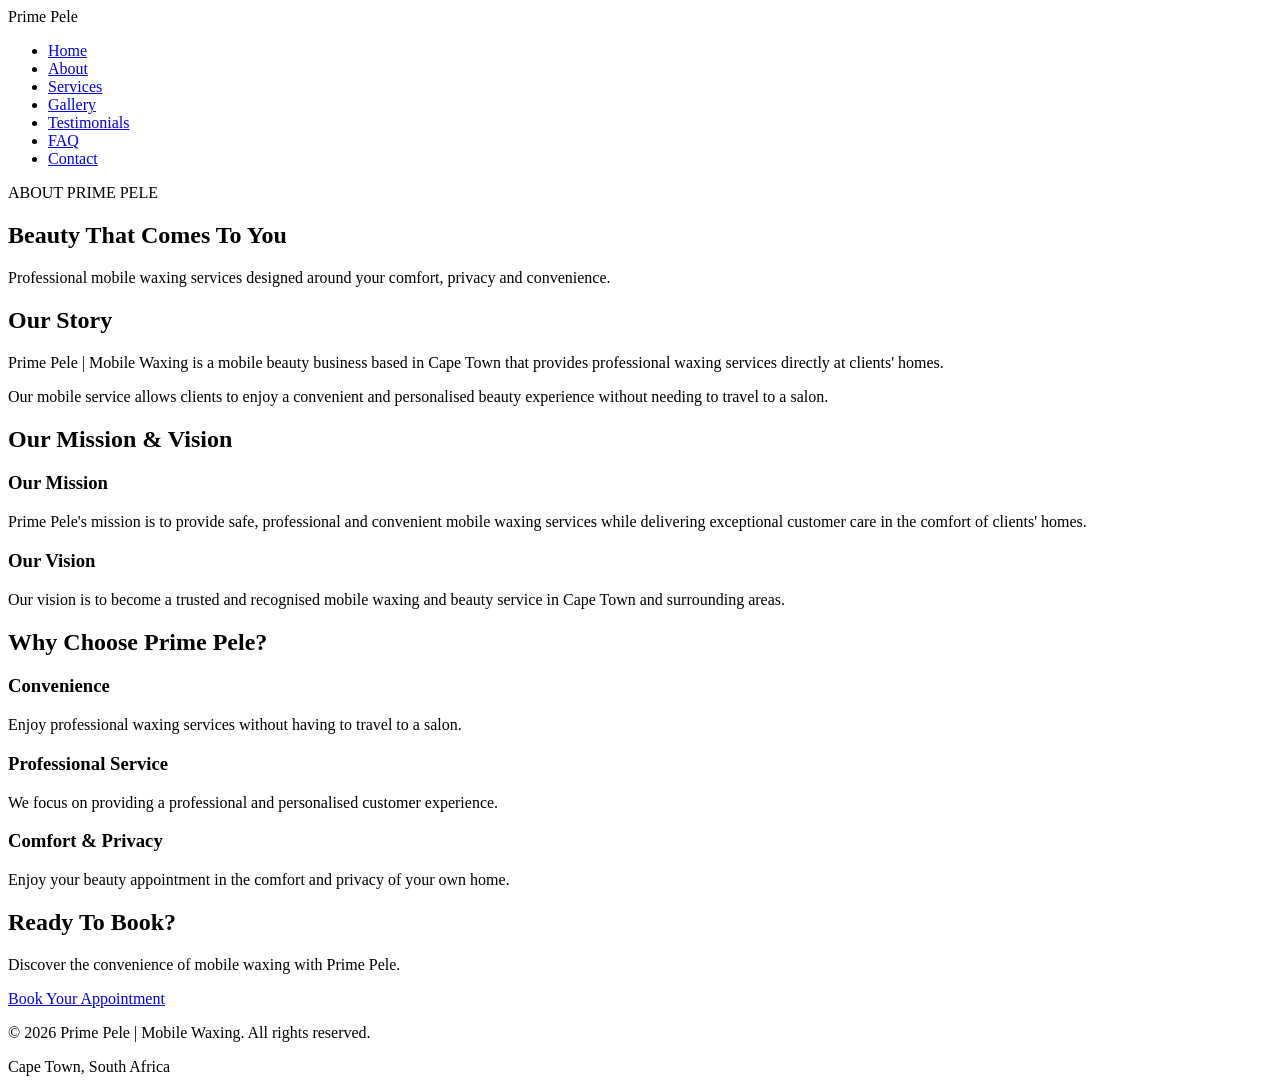
==== about.html @ b4536b89 "Initial Prime Pele website" ====
<!DOCTYPE html>
<html lang="en">
<head>
    <meta charset="UTF-8">
    <meta name="viewport" content="width=device-width, initial-scale=1.0">

    <title>About Us | Prime Pele</title>

    <link rel="stylesheet" href="css/style.css">
</head>

<body>

    <!-- Header -->
    <header>
        <nav>

            <div class="logo">
                Prime Pele
            </div>

            <ul class="nav-links">
                <li><a href="index.html">Home</a></li>
                <li><a href="about.html">About</a></li>
                <li><a href="services.html">Services</a></li>
                <li><a href="gallery.html">Gallery</a></li>
                <li><a href="testimonials.html">Testimonials</a></li>
                <li><a href="faq.html">FAQ</a></li>
                <li><a href="contact.html">Contact</a></li>
            </ul>

        </nav>
    </header>


    <!-- Main Content -->
    <main>

        <!-- About Hero -->
        <section class="hero">

            <div class="hero-content">

                <p class="eyebrow">
                    ABOUT PRIME PELE
                </p>

                <h1>
                    Beauty That Comes To You
                </h1>

                <p>
                    Professional mobile waxing services designed
                    around your comfort, privacy and convenience.
                </p>

            </div>

        </section>


        <!-- Our Story -->
        <section class="intro">

            <h2>Our Story</h2>

            <p>
                Prime Pele | Mobile Waxing is a mobile beauty
                business based in Cape Town that provides
                professional waxing services directly at
                clients' homes.
            </p>

            <p>
                Our mobile service allows clients to enjoy a
                convenient and personalised beauty experience
                without needing to travel to a salon.
            </p>

        </section>


        <!-- Mission and Vision -->
        <section class="services-preview">

            <h2>Our Mission & Vision</h2>

            <div class="service-container">

                <article class="service-card">

                    <h3>Our Mission</h3>

                    <p>
                        Prime Pele's mission is to provide safe,
                        professional and convenient mobile waxing
                        services while delivering exceptional
                        customer care in the comfort of clients'
                        homes.
                    </p>

                </article>


                <article class="service-card">

                    <h3>Our Vision</h3>

                    <p>
                        Our vision is to become a trusted and
                        recognised mobile waxing and beauty service
                        in Cape Town and surrounding areas.
                    </p>

                </article>

            </div>

        </section>


        <!-- Why Choose Us -->
        <section class="intro">

            <h2>Why Choose Prime Pele?</h2>

            <div class="service-container">

                <article class="service-card">

                    <h3>Convenience</h3>

                    <p>
                        Enjoy professional waxing services without
                        having to travel to a salon.
                    </p>

                </article>


                <article class="service-card">

                    <h3>Professional Service</h3>

                    <p>
                        We focus on providing a professional and
                        personalised customer experience.
                    </p>

                </article>


                <article class="service-card">

                    <h3>Comfort & Privacy</h3>

                    <p>
                        Enjoy your beauty appointment in the
                        comfort and privacy of your own home.
                    </p>

                </article>

            </div>

        </section>


        <!-- Call To Action -->
        <section class="cta">

            <h2>Ready To Book?</h2>

            <p>
                Discover the convenience of mobile waxing
                with Prime Pele.
            </p>

            <a href="contact.html" class="button">
                Book Your Appointment
            </a>

        </section>

    </main>


    <!-- Footer -->
    <footer>

        <p>
            &copy; 2026 Prime Pele | Mobile Waxing.
            All rights reserved.
        </p>

        <p>
            Cape Town, South Africa
        </p>

    </footer>


    <script src="js/script.js"></script>

</body>
</html>
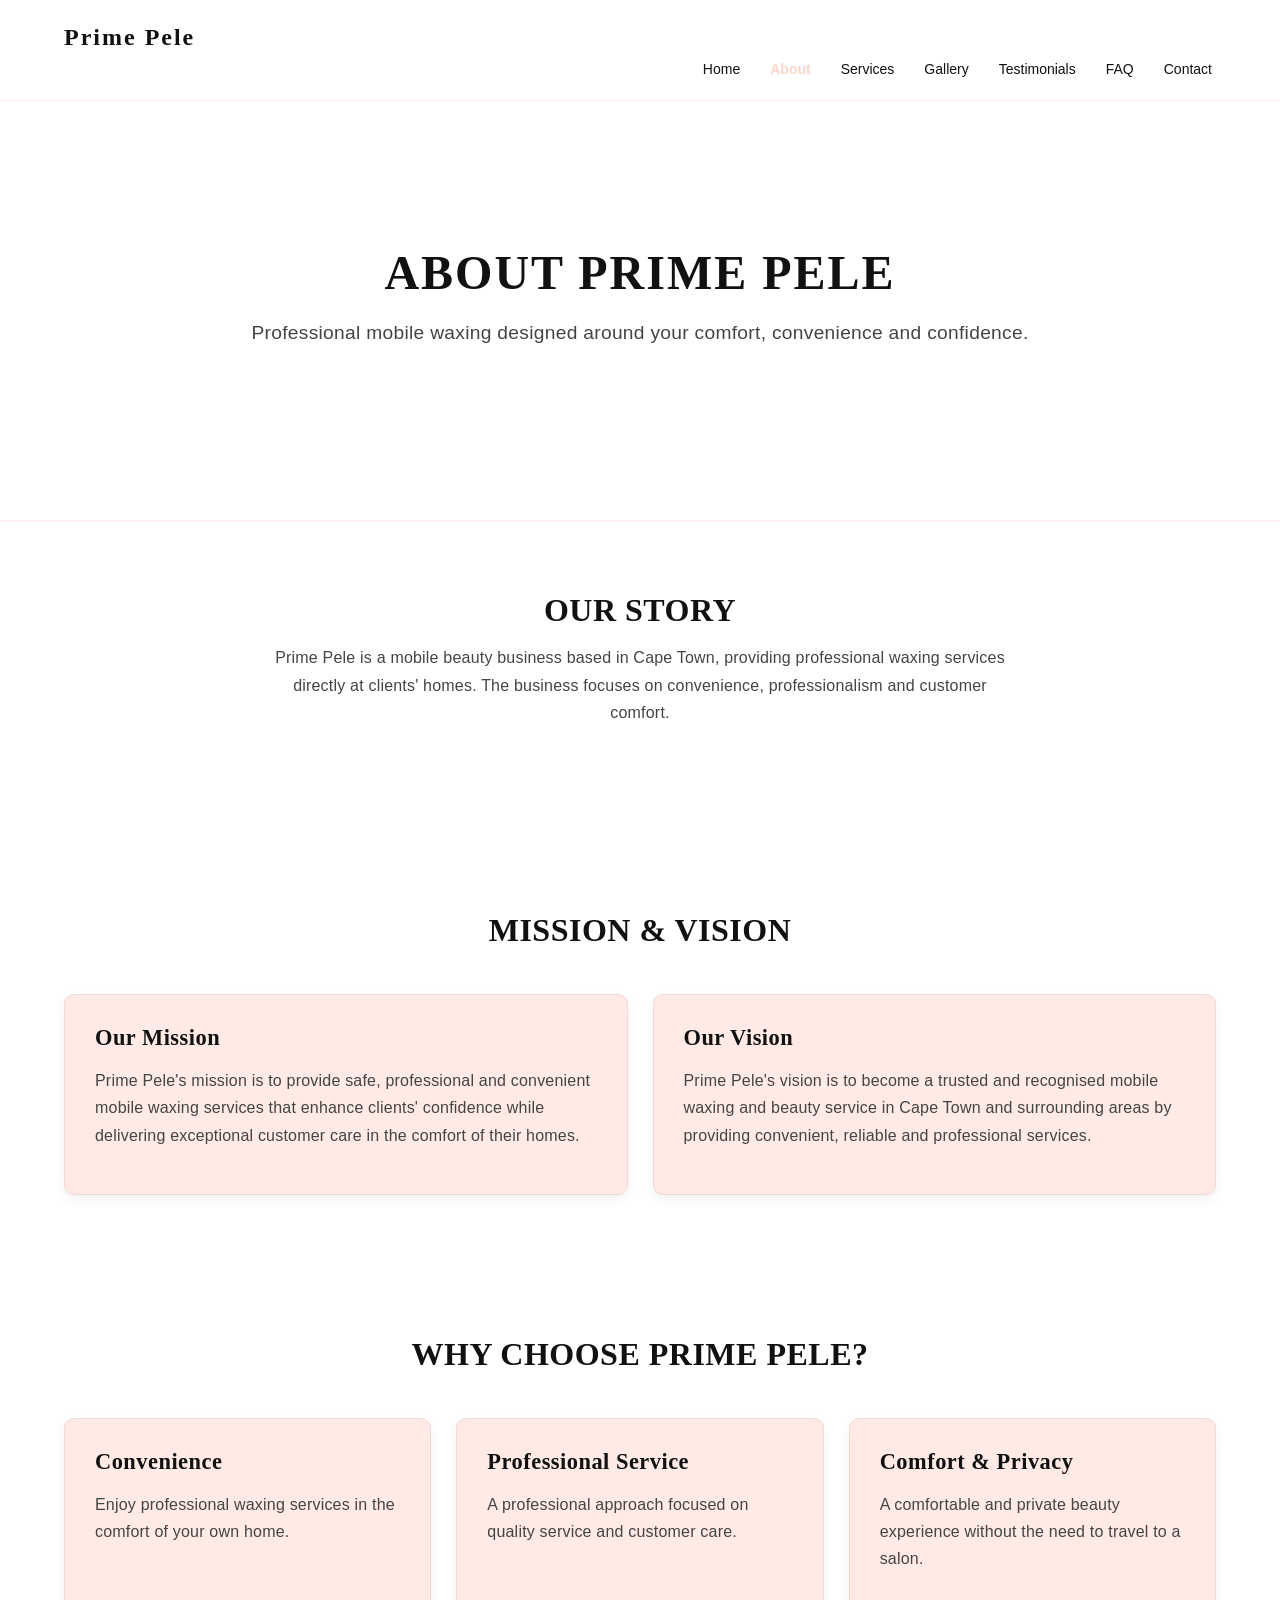
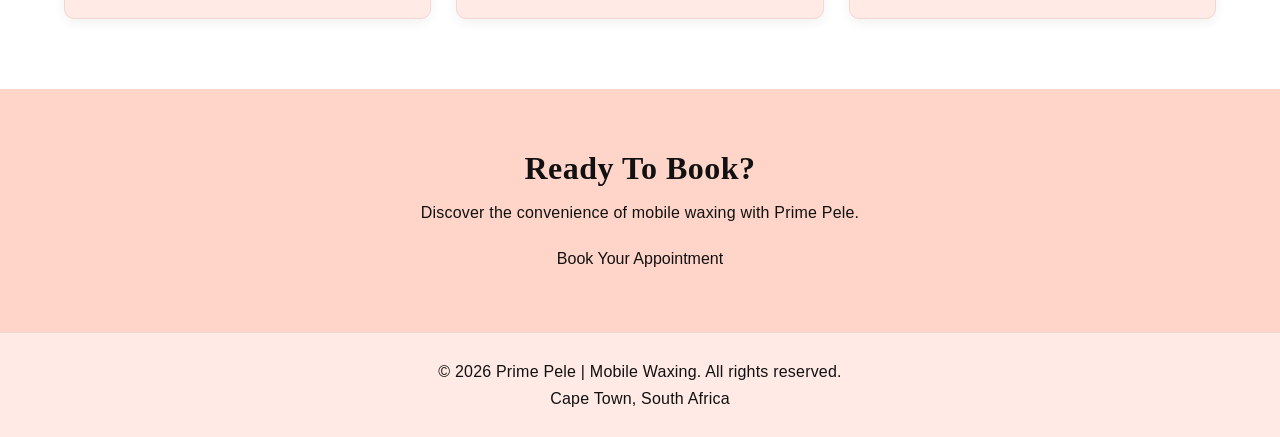
==== commit aecd9f0a: "Update Prime Pele website design and structure" ====
--- a/about.html
+++ b/about.html
@@ -20,14 +20,14 @@
             </div>
 
             <ul class="nav-links">
-                <li><a href="index.html">Home</a></li>
-                <li><a href="about.html">About</a></li>
-                <li><a href="services.html">Services</a></li>
-                <li><a href="gallery.html">Gallery</a></li>
-                <li><a href="testimonials.html">Testimonials</a></li>
-                <li><a href="faq.html">FAQ</a></li>
-                <li><a href="contact.html">Contact</a></li>
-            </ul>
+    <li><a href="index.html">Home</a></li>
+    <li><a href="about.html" class="active">About</a></li>
+    <li><a href="services.html">Services</a></li>
+    <li><a href="gallery.html">Gallery</a></li>
+    <li><a href="testimonials.html">Testimonials</a></li>
+    <li><a href="faq.html">FAQ</a></li>
+    <li><a href="contact.html">Contact</a></li>
+</ul>
 
         </nav>
     </header>
@@ -37,134 +37,101 @@
     <main>
 
         <!-- About Hero -->
-        <section class="hero">
+       <section class="hero">
+    <div class="hero-content">
+        <h1>ABOUT PRIME PELE</h1>
 
-            <div class="hero-content">
-
-                <p class="eyebrow">
-                    ABOUT PRIME PELE
-                </p>
-
-                <h1>
-                    Beauty That Comes To You
-                </h1>
-
-                <p>
-                    Professional mobile waxing services designed
-                    around your comfort, privacy and convenience.
-                </p>
-
-            </div>
-
-        </section>
+        <p>
+            Professional mobile waxing designed around your comfort,
+            convenience and confidence.
+        </p>
+    </div>
+</section>
 
 
         <!-- Our Story -->
-        <section class="intro">
+        <section class="section">
+    <div class="section-title">
+        <h2>OUR STORY</h2>
 
-            <h2>Our Story</h2>
-
-            <p>
-                Prime Pele | Mobile Waxing is a mobile beauty
-                business based in Cape Town that provides
-                professional waxing services directly at
-                clients' homes.
-            </p>
-
-            <p>
-                Our mobile service allows clients to enjoy a
-                convenient and personalised beauty experience
-                without needing to travel to a salon.
-            </p>
-
-        </section>
+        <p>
+            Prime Pele is a mobile beauty business based in Cape Town,
+            providing professional waxing services directly at clients'
+            homes. The business focuses on convenience, professionalism
+            and customer comfort.
+        </p>
+    </div>
+</section>
 
 
         <!-- Mission and Vision -->
-        <section class="services-preview">
+       <section class="section">
+    <div class="section-title">
+        <h2>MISSION & VISION</h2>
+    </div>
 
-            <h2>Our Mission & Vision</h2>
+    <div class="service-container">
 
-            <div class="service-container">
+        <div class="service-card">
+            <h3>Our Mission</h3>
 
-                <article class="service-card">
+            <p>
+                Prime Pele's mission is to provide safe, professional
+                and convenient mobile waxing services that enhance
+                clients' confidence while delivering exceptional
+                customer care in the comfort of their homes.
+            </p>
+        </div>
 
-                    <h3>Our Mission</h3>
+        <div class="service-card">
+            <h3>Our Vision</h3>
 
-                    <p>
-                        Prime Pele's mission is to provide safe,
-                        professional and convenient mobile waxing
-                        services while delivering exceptional
-                        customer care in the comfort of clients'
-                        homes.
-                    </p>
+            <p>
+                Prime Pele's vision is to become a trusted and recognised
+                mobile waxing and beauty service in Cape Town and
+                surrounding areas by providing convenient, reliable
+                and professional services.
+            </p>
+        </div>
 
-                </article>
-
-
-                <article class="service-card">
-
-                    <h3>Our Vision</h3>
-
-                    <p>
-                        Our vision is to become a trusted and
-                        recognised mobile waxing and beauty service
-                        in Cape Town and surrounding areas.
-                    </p>
-
-                </article>
-
-            </div>
-
-        </section>
+    </div>
+</section>
 
 
         <!-- Why Choose Us -->
-        <section class="intro">
+       <section class="section">
+    <div class="section-title">
+        <h2>WHY CHOOSE PRIME PELE?</h2>
+    </div>
 
-            <h2>Why Choose Prime Pele?</h2>
+    <div class="service-container">
 
-            <div class="service-container">
+        <div class="service-card">
+            <h3>Convenience</h3>
+            <p>
+                Enjoy professional waxing services in the comfort
+                of your own home.
+            </p>
+        </div>
 
-                <article class="service-card">
+        <div class="service-card">
+            <h3>Professional Service</h3>
+            <p>
+                A professional approach focused on quality service
+                and customer care.
+            </p>
+        </div>
 
-                    <h3>Convenience</h3>
+        <div class="service-card">
+            <h3>Comfort & Privacy</h3>
+            <p>
+                A comfortable and private beauty experience without
+                the need to travel to a salon.
+            </p>
+        </div>
 
-                    <p>
-                        Enjoy professional waxing services without
-                        having to travel to a salon.
-                    </p>
-
-                </article>
-
-
-                <article class="service-card">
-
-                    <h3>Professional Service</h3>
-
-                    <p>
-                        We focus on providing a professional and
-                        personalised customer experience.
-                    </p>
-
-                </article>
-
-
-                <article class="service-card">
-
-                    <h3>Comfort & Privacy</h3>
-
-                    <p>
-                        Enjoy your beauty appointment in the
-                        comfort and privacy of your own home.
-                    </p>
-
-                </article>
-
-            </div>
-
-        </section>
-
+    </div>
+</section>
 
         <!-- Call To Action -->
         <section class="cta">
--- a/css/style.css
+++ b/css/style.css
@@ -0,0 +1,561 @@
+/* =========================================
+   PRIME PELE | MOBILE WAXING
+   Main Website Stylesheet
+   ========================================= */
+
+/* ---------- Colour Palette ---------- */
+
+:root {
+    --white: #FFFFFF;
+    --pink: #FFD5C9;
+    --light-pink: #FFEAE5;
+    --black: #111111;
+    --text-grey: #444444;
+    --border: #F1D8D2;
+}
+
+
+/* ---------- Reset ---------- */
+
+* {
+    margin: 0;
+    padding: 0;
+    box-sizing: border-box;
+}
+
+html {
+    scroll-behavior: smooth;
+}
+
+body {
+    font-family: Arial, sans-serif;
+    font-size: 16px;
+    line-height: 1.6;
+    color: var(--black);
+    background-color: var(--white);
+}
+
+h1,
+h2,
+h3,
+h4 {
+    font-family: Georgia, serif;
+    color: var(--black);
+    font-weight: 700;
+    line-height: 1.2;
+    letter-spacing: 0.5px;
+}
+
+h1 {
+    font-size: 3rem;
+}
+
+h2 {
+    font-size: 2rem;
+}
+
+h3 {
+    font-size: 1.4rem;
+}
+
+p {
+    font-family: Arial, sans-serif;
+    font-size: 1rem;
+    font-weight: 400;
+    line-height: 1.7;
+    letter-spacing: 0.2px;
+    color: var(--text-grey);
+    margin-bottom: 15px;
+}
+
+a {
+    text-decoration: none;
+    color: inherit;
+}
+
+ul {
+    list-style: none;
+}
+
+img {
+    max-width: 100%;
+    height: auto;
+    display: block;
+}
+
+
+/* ---------- Main Sections ---------- */
+
+.section {
+    width: 90%;
+    max-width: 1200px;
+    margin: 0 auto;
+    padding: 70px 0;
+}
+
+
+/* ---------- Header / Navigation ---------- */
+
+header {
+    background-color: var(--white);
+    color: var(--black);
+    padding: 18px 5%;
+    border-bottom: 1px solid var(--light-pink);
+}
+
+.navbar {
+    max-width: 1200px;
+    margin: 0 auto;
+
+    display: flex;
+    justify-content: space-between;
+    align-items: center;
+
+    gap: 30px;
+}
+
+.logo {
+    font-family: Georgia, serif;
+    font-size: 24px;
+    font-weight: bold;
+    letter-spacing: 2px;
+    color: var(--black);
+}
+
+.nav-links {
+    display: flex;
+    justify-content: flex-end;
+    align-items: center;
+    gap: 22px;
+    flex-wrap: wrap;
+}
+
+.nav-links a {
+    color: var(--black);
+    font-size: 14px;
+    font-weight: 500;
+
+    padding: 8px 4px;
+
+    transition:
+        color 0.3s ease,
+        font-weight 0.3s ease;
+}
+
+.nav-links a:hover {
+    color: var(--pink);
+}
+
+/* Active page */
+
+.nav-links a.active {
+    color: var(--pink);
+    font-weight: 700;
+}
+
+
+/* ---------- Hero Section ---------- */
+
+.hero {
+    min-height: 420px;
+
+    background-color: var(--white);
+
+    display: flex;
+    justify-content: center;
+    align-items: center;
+
+    text-align: center;
+
+    padding: 60px 20px;
+
+    border-bottom: 1px solid var(--light-pink);
+}
+
+.hero-content {
+    max-width: 800px;
+    color: var(--black);
+}
+
+.hero h1 {
+    font-size: 3rem;
+    font-weight: 700;
+
+    letter-spacing: 2px;
+    line-height: 1.1;
+
+    margin-bottom: 18px;
+}
+
+.hero p {
+    font-size: 1.2rem;
+    font-weight: 400;
+
+    line-height: 1.6;
+    letter-spacing: 0.3px;
+
+    margin-bottom: 25px;
+
+    color: var(--text-grey);
+}
+
+
+/* ---------- Buttons ---------- */
+
+.btn {
+    display: inline-flex;
+
+    align-items: center;
+    justify-content: center;
+
+    gap: 8px;
+
+    background-color: var(--pink);
+    color: var(--black);
+
+    padding: 14px 26px;
+
+    min-height: 48px;
+
+    border: 2px solid var(--pink);
+    border-radius: 6px;
+
+    font-family: Arial, sans-serif;
+    font-size: 15px;
+    font-weight: 600;
+
+    cursor: pointer;
+
+    transition:
+        background-color 0.3s ease,
+        border-color 0.3s ease,
+        transform 0.3s ease,
+        box-shadow 0.3s ease;
+}
+
+.btn:hover {
+    background-color: var(--light-pink);
+    border-color: var(--light-pink);
+
+    color: var(--black);
+
+    transform: translateY(-2px);
+
+    box-shadow: 0 5px 12px rgba(0, 0, 0, 0.10);
+}
+
+.btn:focus {
+    outline: 3px solid var(--pink);
+    outline-offset: 3px;
+}
+
+.arrow {
+    font-size: 18px;
+    line-height: 1;
+}
+
+
+/* ---------- Section Titles ---------- */
+
+.section-title {
+    max-width: 750px;
+
+    margin: 0 auto 45px;
+
+    text-align: center;
+}
+
+.section-title h2 {
+    font-size: 32px;
+    margin-bottom: 15px;
+}
+
+.section-title p {
+    color: var(--text-grey);
+}
+
+
+/* ---------- Service Cards ---------- */
+
+.service-container {
+    display: grid;
+
+    grid-template-columns:
+        repeat(auto-fit, minmax(250px, 1fr));
+
+    gap: 25px;
+
+    align-items: stretch;
+}
+
+.service-card {
+    background-color: var(--light-pink);
+
+    padding: 30px;
+
+    border-radius: 10px;
+
+    border: 1px solid var(--border);
+
+    box-shadow:
+        0 4px 12px rgba(0, 0, 0, 0.06);
+
+    transition:
+        transform 0.3s ease,
+        box-shadow 0.3s ease;
+}
+
+.service-card:hover {
+    transform: translateY(-5px);
+
+    box-shadow:
+        0 8px 20px rgba(0, 0, 0, 0.10);
+}
+
+.service-card h3 {
+    margin-bottom: 15px;
+    color: var(--black);
+}
+
+.service-card p {
+    color: var(--text-grey);
+}
+
+
+/* ---------- Contact Section ---------- */
+
+.contact-container {
+    display: grid;
+
+    grid-template-columns:
+        repeat(2, minmax(0, 1fr));
+
+    gap: 30px;
+
+    align-items: start;
+}
+
+
+/* ---------- Forms ---------- */
+
+form {
+    display: flex;
+    flex-direction: column;
+}
+
+form label {
+    margin-top: 12px;
+    margin-bottom: 5px;
+
+    font-weight: 700;
+
+    color: var(--black);
+}
+
+form input,
+form select,
+form textarea {
+    width: 100%;
+
+    padding: 13px;
+
+    border: 1px solid var(--border);
+
+    border-radius: 5px;
+
+    background-color: var(--white);
+
+    color: var(--black);
+
+    font-family: Arial, sans-serif;
+    font-size: 16px;
+}
+
+form input:focus,
+form select:focus,
+form textarea:focus {
+    outline: none;
+
+    border-color: var(--pink);
+
+    box-shadow:
+        0 0 0 3px rgba(255, 213, 201, 0.45);
+}
+
+form textarea {
+    resize: vertical;
+    min-height: 130px;
+}
+
+form .btn {
+    margin-top: 20px;
+    align-self: flex-start;
+}
+
+
+/* ---------- CTA Section ---------- */
+
+.cta {
+    background-color: var(--pink);
+
+    text-align: center;
+
+    padding: 60px 20px;
+}
+
+.cta h2 {
+    font-size: 32px;
+
+    margin-bottom: 12px;
+
+    color: var(--black);
+}
+
+.cta p {
+    margin-bottom: 20px;
+
+    color: var(--black);
+}
+
+
+/* ---------- Footer ---------- */
+
+footer {
+    background-color: var(--light-pink);
+
+    color: var(--black);
+
+    text-align: center;
+
+    padding: 25px;
+
+    font-size: 14px;
+
+    border-top: 1px solid var(--border);
+}
+
+footer p {
+    color: var(--black);
+    margin-bottom: 0;
+}
+
+
+/* ---------- Gallery Images ---------- */
+
+.gallery img {
+    width: 100%;
+    height: auto;
+
+    border-radius: 10px;
+}
+
+
+/* ---------- Responsive Design ---------- */
+
+@media (max-width: 768px) {
+
+    /* Navigation */
+
+    .navbar {
+        flex-direction: column;
+
+        gap: 15px;
+    }
+
+    .nav-links {
+        justify-content: center;
+
+        gap: 10px 15px;
+    }
+
+    /* Hero */
+
+    .hero {
+        min-height: 350px;
+
+        padding: 50px 20px;
+    }
+
+    .hero h1 {
+        font-size: 2.2rem;
+
+        line-height: 1.15;
+    }
+
+    .hero p {
+        font-size: 17px;
+
+        line-height: 1.6;
+    }
+
+    /* Sections */
+
+    .section {
+        width: 90%;
+
+        padding: 50px 0;
+    }
+
+    /* Service cards */
+
+    .service-container {
+        grid-template-columns: 1fr;
+    }
+
+    /* Contact */
+
+    .contact-container {
+        grid-template-columns: 1fr;
+    }
+
+    /* Buttons */
+
+    .btn {
+        padding: 13px 22px;
+
+        min-height: 46px;
+    }
+}
+
+
+/* ---------- Small Mobile Screens ---------- */
+
+@media (max-width: 480px) {
+
+    h1 {
+        font-size: 2rem;
+    }
+
+    h2 {
+        font-size: 1.7rem;
+    }
+
+    .logo {
+        font-size: 20px;
+    }
+
+    .nav-links a {
+        font-size: 13px;
+    }
+
+    .hero h1 {
+        font-size: 1.9rem;
+    }
+
+    .hero p {
+        font-size: 16px;
+    }
+
+    .section-title h2 {
+        font-size: 26px;
+    }
+
+    .service-card {
+        padding: 24px;
+    }
+
+    .btn {
+        width: auto;
+        padding: 13px 20px;
+    }
+}
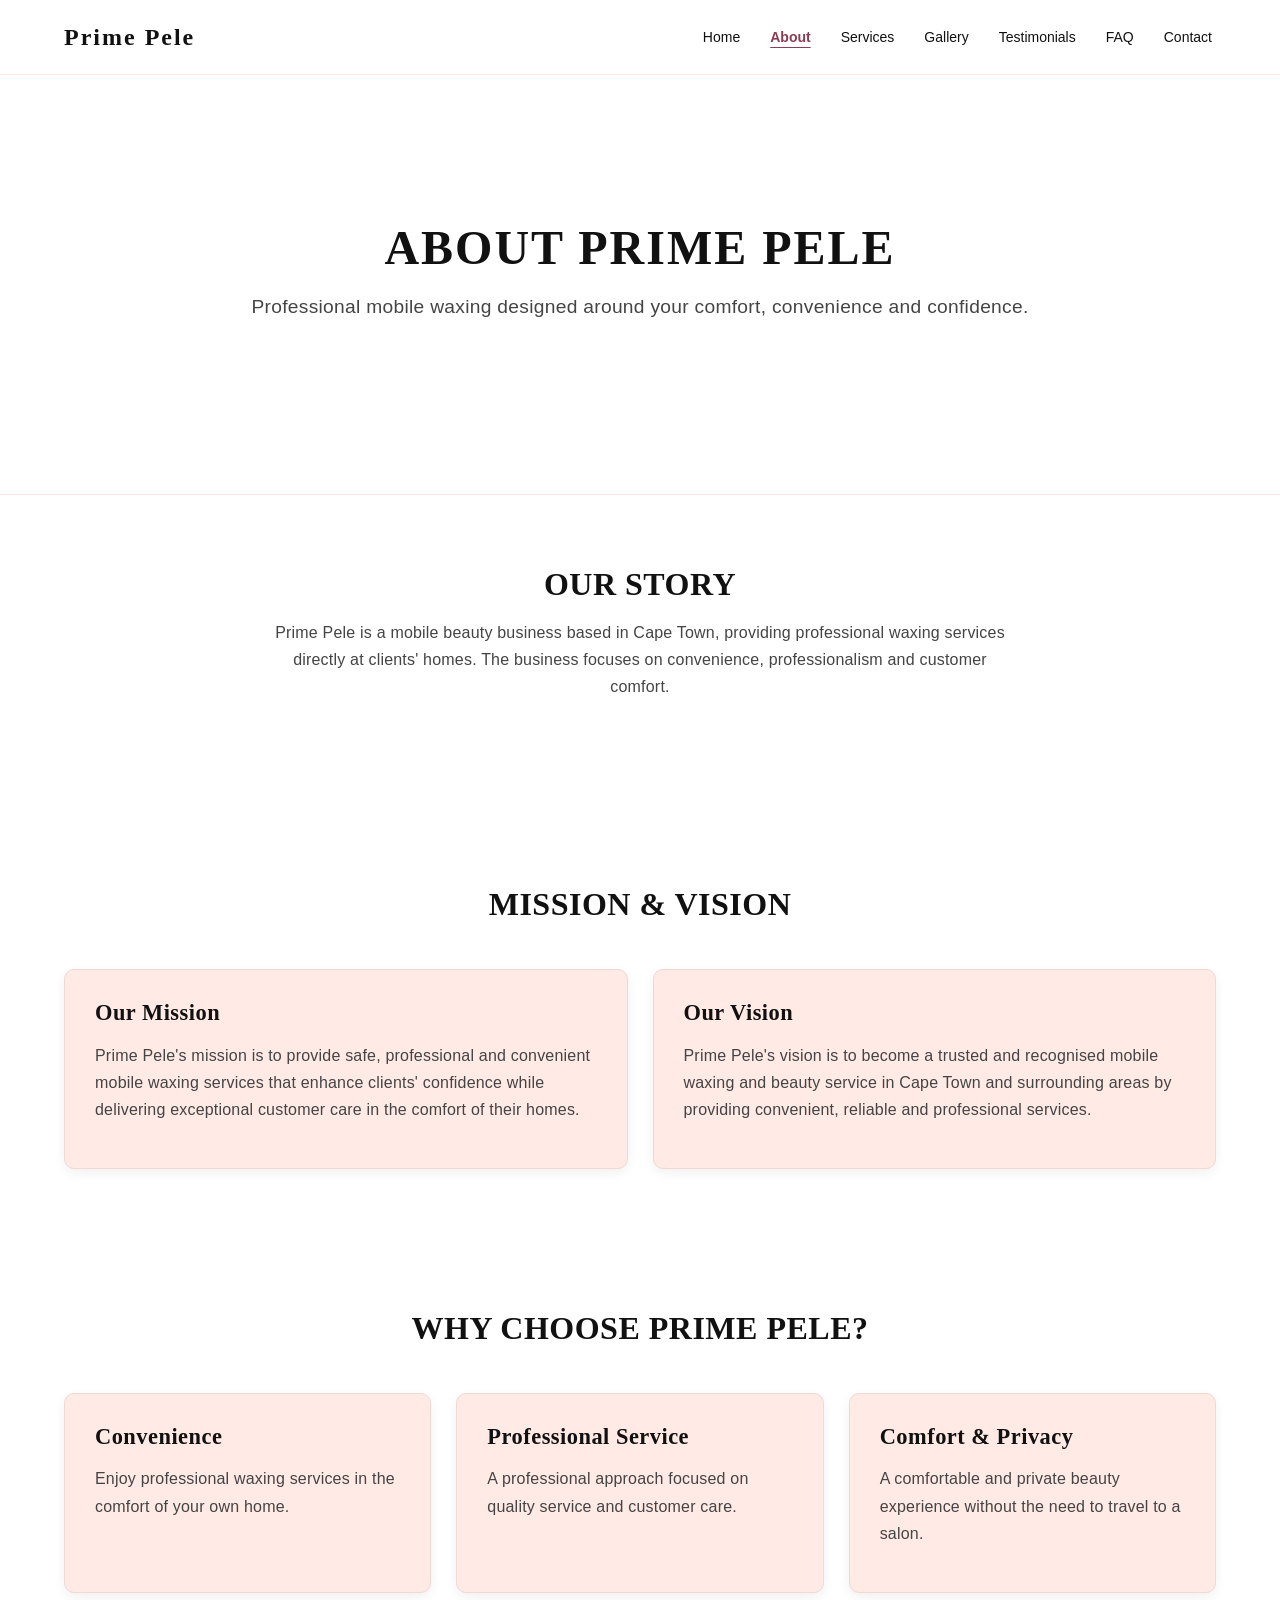
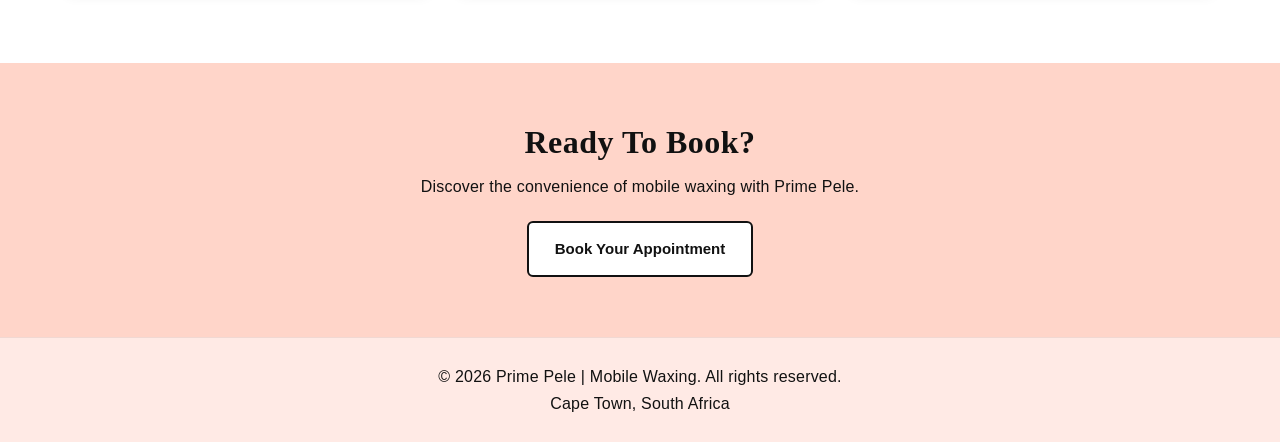
==== commit 836f4417: "Part 3 - JavaScript enhancements, forms and SEO" ====
--- a/about.html
+++ b/about.html
@@ -1,5 +1,7 @@
+
 <!DOCTYPE html>
 <html lang="en">
+
 <head>
     <meta charset="UTF-8">
     <meta name="viewport" content="width=device-width, initial-scale=1.0">
@@ -13,125 +15,150 @@
 
     <!-- Header -->
     <header>
-        <nav>
+        <nav class="navbar">
 
             <div class="logo">
                 Prime Pele
             </div>
 
             <ul class="nav-links">
-    <li><a href="index.html">Home</a></li>
-    <li><a href="about.html" class="active">About</a></li>
-    <li><a href="services.html">Services</a></li>
-    <li><a href="gallery.html">Gallery</a></li>
-    <li><a href="testimonials.html">Testimonials</a></li>
-    <li><a href="faq.html">FAQ</a></li>
-    <li><a href="contact.html">Contact</a></li>
-</ul>
+                <li><a href="index.html">Home</a></li>
+                <li>
+                    <a href="about.html" class="active" aria-current="page">
+                        About
+                    </a>
+                </li>
+                <li><a href="services.html">Services</a></li>
+                <li><a href="gallery.html">Gallery</a></li>
+                <li><a href="testimonials.html">Testimonials</a></li>
+                <li><a href="faq.html">FAQ</a></li>
+                <li><a href="contact.html">Contact</a></li>
+            </ul>
 
         </nav>
     </header>
-
 
     <!-- Main Content -->
     <main>
 
         <!-- About Hero -->
-       <section class="hero">
-    <div class="hero-content">
-        <h1>ABOUT PRIME PELE</h1>
+        <section class="hero">
 
-        <p>
-            Professional mobile waxing designed around your comfort,
-            convenience and confidence.
-        </p>
-    </div>
-</section>
+            <div class="hero-content">
 
+                <h1>ABOUT PRIME PELE</h1>
+
+                <p>
+                    Professional mobile waxing designed around your comfort,
+                    convenience and confidence.
+                </p>
+
+            </div>
+
+        </section>
 
         <!-- Our Story -->
         <section class="section">
-    <div class="section-title">
-        <h2>OUR STORY</h2>
 
-        <p>
-            Prime Pele is a mobile beauty business based in Cape Town,
-            providing professional waxing services directly at clients'
-            homes. The business focuses on convenience, professionalism
-            and customer comfort.
-        </p>
-    </div>
-</section>
+            <div class="section-title">
 
+                <h2>OUR STORY</h2>
+
+                <p>
+                    Prime Pele is a mobile beauty business based in Cape Town,
+                    providing professional waxing services directly at clients'
+                    homes. The business focuses on convenience, professionalism
+                    and customer comfort.
+                </p>
+
+            </div>
+
+        </section>
 
         <!-- Mission and Vision -->
-       <section class="section">
-    <div class="section-title">
-        <h2>MISSION & VISION</h2>
-    </div>
+        <section class="section">
 
-    <div class="service-container">
+            <div class="section-title">
+                <h2>MISSION &amp; VISION</h2>
+            </div>
 
-        <div class="service-card">
-            <h3>Our Mission</h3>
+            <div class="service-container">
 
-            <p>
-                Prime Pele's mission is to provide safe, professional
-                and convenient mobile waxing services that enhance
-                clients' confidence while delivering exceptional
-                customer care in the comfort of their homes.
-            </p>
-        </div>
+                <div class="service-card">
 
-        <div class="service-card">
-            <h3>Our Vision</h3>
+                    <h3>Our Mission</h3>
 
-            <p>
-                Prime Pele's vision is to become a trusted and recognised
-                mobile waxing and beauty service in Cape Town and
-                surrounding areas by providing convenient, reliable
-                and professional services.
-            </p>
-        </div>
+                    <p>
+                        Prime Pele's mission is to provide safe, professional
+                        and convenient mobile waxing services that enhance
+                        clients' confidence while delivering exceptional
+                        customer care in the comfort of their homes.
+                    </p>
 
-    </div>
-</section>
+                </div>
 
+                <div class="service-card">
+
+                    <h3>Our Vision</h3>
+
+                    <p>
+                        Prime Pele's vision is to become a trusted and recognised
+                        mobile waxing and beauty service in Cape Town and
+                        surrounding areas by providing convenient, reliable
+                        and professional services.
+                    </p>
+
+                </div>
+
+            </div>
+
+        </section>
 
         <!-- Why Choose Us -->
-       <section class="section">
-    <div class="section-title">
-        <h2>WHY CHOOSE PRIME PELE?</h2>
-    </div>
+        <section class="section">
 
-    <div class="service-container">
+            <div class="section-title">
+                <h2>WHY CHOOSE PRIME PELE?</h2>
+            </div>
 
-        <div class="service-card">
-            <h3>Convenience</h3>
-            <p>
-                Enjoy professional waxing services in the comfort
-                of your own home.
-            </p>
-        </div>
+            <div class="service-container">
 
-        <div class="service-card">
-            <h3>Professional Service</h3>
-            <p>
-                A professional approach focused on quality service
-                and customer care.
-            </p>
-        </div>
+                <div class="service-card">
 
-        <div class="service-card">
-            <h3>Comfort & Privacy</h3>
-            <p>
-                A comfortable and private beauty experience without
-                the need to travel to a salon.
-            </p>
-        </div>
+                    <h3>Convenience</h3>
 
-    </div>
-</section>
+                    <p>
+                        Enjoy professional waxing services in the comfort
+                        of your own home.
+                    </p>
+
+                </div>
+
+                <div class="service-card">
+
+                    <h3>Professional Service</h3>
+
+                    <p>
+                        A professional approach focused on quality service
+                        and customer care.
+                    </p>
+
+                </div>
+
+                <div class="service-card">
+
+                    <h3>Comfort &amp; Privacy</h3>
+
+                    <p>
+                        A comfortable and private beauty experience without
+                        the need to travel to a salon.
+                    </p>
+
+                </div>
+
+            </div>
+
+        </section>
 
         <!-- Call To Action -->
         <section class="cta">
@@ -143,14 +170,13 @@
                 with Prime Pele.
             </p>
 
-            <a href="contact.html" class="button">
+            <a href="contact.html" class="btn">
                 Book Your Appointment
             </a>
 
         </section>
 
     </main>
-
 
     <!-- Footer -->
     <footer>
@@ -166,8 +192,7 @@
 
     </footer>
 
-
     <script src="js/script.js"></script>
 
 </body>
-</html>+</html>
--- a/css/style.css
+++ b/css/style.css
@@ -1,6 +1,8 @@
+
 /* =========================================
    PRIME PELE | MOBILE WAXING
    Main Website Stylesheet
+   Part 2 Corrections and Accessibility
    ========================================= */
 
 /* ---------- Colour Palette ---------- */
@@ -9,11 +11,11 @@
     --white: #FFFFFF;
     --pink: #FFD5C9;
     --light-pink: #FFEAE5;
+    --dark-pink: #8A3D55;
     --black: #111111;
     --text-grey: #444444;
     --border: #F1D8D2;
 }
-
 
 /* ---------- Reset ---------- */
 
@@ -83,7 +85,6 @@
     display: block;
 }
 
-
 /* ---------- Main Sections ---------- */
 
 .section {
@@ -93,7 +94,6 @@
     padding: 70px 0;
 }
 
-
 /* ---------- Header / Navigation ---------- */
 
 header {
@@ -106,11 +106,9 @@
 .navbar {
     max-width: 1200px;
     margin: 0 auto;
-
     display: flex;
     justify-content: space-between;
     align-items: center;
-
     gap: 30px;
 }
 
@@ -134,41 +132,40 @@
     color: var(--black);
     font-size: 14px;
     font-weight: 500;
-
     padding: 8px 4px;
-
-    transition:
-        color 0.3s ease,
-        font-weight 0.3s ease;
-}
+    transition: color 0.3s ease;
+}
+
+/* Improved contrast */
 
 .nav-links a:hover {
-    color: var(--pink);
-}
-
-/* Active page */
-
-.nav-links a.active {
-    color: var(--pink);
+    color: var(--dark-pink);
+}
+
+.nav-links a.active,
+.nav-links a[aria-current="page"] {
+    color: var(--dark-pink);
     font-weight: 700;
-}
-
+    text-decoration: underline;
+    text-underline-offset: 5px;
+}
+
+.nav-links a:focus-visible {
+    outline: 2px solid var(--dark-pink);
+    outline-offset: 4px;
+    border-radius: 2px;
+}
 
 /* ---------- Hero Section ---------- */
 
 .hero {
     min-height: 420px;
-
     background-color: var(--white);
-
     display: flex;
     justify-content: center;
     align-items: center;
-
     text-align: center;
-
     padding: 60px 20px;
-
     border-bottom: 1px solid var(--light-pink);
 }
 
@@ -180,50 +177,54 @@
 .hero h1 {
     font-size: 3rem;
     font-weight: 700;
-
     letter-spacing: 2px;
     line-height: 1.1;
-
     margin-bottom: 18px;
 }
 
 .hero p {
     font-size: 1.2rem;
     font-weight: 400;
-
     line-height: 1.6;
     letter-spacing: 0.3px;
-
     margin-bottom: 25px;
-
     color: var(--text-grey);
 }
 
+/* Newly defined eyebrow class */
+
+.eyebrow {
+    font-family: Arial, sans-serif;
+    font-size: 0.85rem;
+    font-weight: 700;
+    letter-spacing: 2px;
+    text-transform: uppercase;
+    color: var(--dark-pink);
+    margin-bottom: 15px;
+}
+
+.hero .eyebrow {
+    font-size: 0.85rem;
+    font-weight: 700;
+    color: var(--dark-pink);
+}
 
 /* ---------- Buttons ---------- */
 
 .btn {
     display: inline-flex;
-
     align-items: center;
     justify-content: center;
-
     gap: 8px;
-
     background-color: var(--pink);
     color: var(--black);
-
     padding: 14px 26px;
-
     min-height: 48px;
-
     border: 2px solid var(--pink);
     border-radius: 6px;
-
     font-family: Arial, sans-serif;
     font-size: 15px;
     font-weight: 600;
-
     cursor: pointer;
 
     transition:
@@ -235,17 +236,14 @@
 
 .btn:hover {
     background-color: var(--light-pink);
-    border-color: var(--light-pink);
-
-    color: var(--black);
-
+    border-color: var(--dark-pink);
+    color: var(--black);
     transform: translateY(-2px);
-
     box-shadow: 0 5px 12px rgba(0, 0, 0, 0.10);
 }
 
-.btn:focus {
-    outline: 3px solid var(--pink);
+.btn:focus-visible {
+    outline: 3px solid var(--dark-pink);
     outline-offset: 3px;
 }
 
@@ -254,14 +252,50 @@
     line-height: 1;
 }
 
+/* ---------- Introduction Section ---------- */
+
+.intro {
+    width: 90%;
+    max-width: 900px;
+    margin: 0 auto;
+    padding: 75px 20px;
+    text-align: center;
+}
+
+.intro h2 {
+    margin-bottom: 20px;
+}
+
+.intro p {
+    max-width: 750px;
+    margin: 0 auto 25px;
+}
+
+/* ---------- Text Links ---------- */
+
+.text-link {
+    display: inline-block;
+    color: var(--dark-pink);
+    font-weight: 700;
+    text-decoration: underline;
+    text-underline-offset: 4px;
+    transition: color 0.3s ease;
+}
+
+.text-link:hover {
+    color: var(--black);
+}
+
+.text-link:focus-visible {
+    outline: 2px solid var(--dark-pink);
+    outline-offset: 4px;
+}
 
 /* ---------- Section Titles ---------- */
 
 .section-title {
     max-width: 750px;
-
     margin: 0 auto 45px;
-
     text-align: center;
 }
 
@@ -274,31 +308,45 @@
     color: var(--text-grey);
 }
 
+/* ---------- Services Preview ---------- */
+
+.services-preview {
+    width: 90%;
+    max-width: 1200px;
+    margin: 0 auto;
+    padding: 70px 0;
+    text-align: center;
+}
+
+.services-preview h2 {
+    margin-bottom: 20px;
+}
+
+.services-preview > p {
+    max-width: 750px;
+    margin: 0 auto 35px;
+}
+
+.service-btn {
+    margin-top: 35px;
+}
 
 /* ---------- Service Cards ---------- */
 
 .service-container {
     display: grid;
-
     grid-template-columns:
         repeat(auto-fit, minmax(250px, 1fr));
-
     gap: 25px;
-
     align-items: stretch;
 }
 
 .service-card {
     background-color: var(--light-pink);
-
     padding: 30px;
-
     border-radius: 10px;
-
     border: 1px solid var(--border);
-
-    box-shadow:
-        0 4px 12px rgba(0, 0, 0, 0.06);
+    box-shadow: 0 4px 12px rgba(0, 0, 0, 0.06);
 
     transition:
         transform 0.3s ease,
@@ -307,9 +355,7 @@
 
 .service-card:hover {
     transform: translateY(-5px);
-
-    box-shadow:
-        0 8px 20px rgba(0, 0, 0, 0.10);
+    box-shadow: 0 8px 20px rgba(0, 0, 0, 0.10);
 }
 
 .service-card h3 {
@@ -321,20 +367,15 @@
     color: var(--text-grey);
 }
 
-
 /* ---------- Contact Section ---------- */
 
 .contact-container {
     display: grid;
-
     grid-template-columns:
         repeat(2, minmax(0, 1fr));
-
     gap: 30px;
-
     align-items: start;
 }
-
 
 /* ---------- Forms ---------- */
 
@@ -346,9 +387,7 @@
 form label {
     margin-top: 12px;
     margin-bottom: 5px;
-
     font-weight: 700;
-
     color: var(--black);
 }
 
@@ -356,17 +395,11 @@
 form select,
 form textarea {
     width: 100%;
-
     padding: 13px;
-
     border: 1px solid var(--border);
-
     border-radius: 5px;
-
     background-color: var(--white);
-
-    color: var(--black);
-
+    color: var(--black);
     font-family: Arial, sans-serif;
     font-size: 16px;
 }
@@ -374,12 +407,9 @@
 form input:focus,
 form select:focus,
 form textarea:focus {
-    outline: none;
-
-    border-color: var(--pink);
-
-    box-shadow:
-        0 0 0 3px rgba(255, 213, 201, 0.45);
+    outline: 2px solid var(--dark-pink);
+    outline-offset: 2px;
+    border-color: var(--dark-pink);
 }
 
 form textarea {
@@ -392,45 +422,45 @@
     align-self: flex-start;
 }
 
-
 /* ---------- CTA Section ---------- */
 
 .cta {
     background-color: var(--pink);
-
     text-align: center;
-
     padding: 60px 20px;
 }
 
 .cta h2 {
     font-size: 32px;
-
     margin-bottom: 12px;
-
     color: var(--black);
 }
 
 .cta p {
     margin-bottom: 20px;
-
-    color: var(--black);
-}
-
+    color: var(--black);
+}
+
+.cta .btn {
+    background-color: var(--white);
+    border-color: var(--black);
+    color: var(--black);
+}
+
+.cta .btn:hover {
+    background-color: var(--black);
+    border-color: var(--black);
+    color: var(--white);
+}
 
 /* ---------- Footer ---------- */
 
 footer {
     background-color: var(--light-pink);
-
-    color: var(--black);
-
+    color: var(--black);
     text-align: center;
-
     padding: 25px;
-
     font-size: 14px;
-
     border-top: 1px solid var(--border);
 }
 
@@ -438,85 +468,68 @@
     color: var(--black);
     margin-bottom: 0;
 }
-
 
 /* ---------- Gallery Images ---------- */
 
 .gallery img {
     width: 100%;
     height: auto;
-
     border-radius: 10px;
 }
 
-
 /* ---------- Responsive Design ---------- */
 
 @media (max-width: 768px) {
-
-    /* Navigation */
 
     .navbar {
         flex-direction: column;
-
         gap: 15px;
     }
 
     .nav-links {
         justify-content: center;
-
         gap: 10px 15px;
     }
-
-    /* Hero */
 
     .hero {
         min-height: 350px;
-
         padding: 50px 20px;
     }
 
     .hero h1 {
         font-size: 2.2rem;
-
         line-height: 1.15;
     }
 
     .hero p {
         font-size: 17px;
-
         line-height: 1.6;
     }
-
-    /* Sections */
 
     .section {
         width: 90%;
-
         padding: 50px 0;
     }
 
-    /* Service cards */
+    .intro,
+    .services-preview {
+        padding-top: 50px;
+        padding-bottom: 50px;
+    }
 
     .service-container {
         grid-template-columns: 1fr;
     }
 
-    /* Contact */
-
     .contact-container {
         grid-template-columns: 1fr;
     }
 
-    /* Buttons */
-
     .btn {
         padding: 13px 22px;
-
         min-height: 46px;
     }
 }
-
 
 /* ---------- Small Mobile Screens ---------- */
 
@@ -544,6 +557,10 @@
 
     .hero p {
         font-size: 16px;
+    }
+
+    .hero .eyebrow {
+        font-size: 0.75rem;
     }
 
     .section-title h2 {
@@ -558,4 +575,362 @@
         width: auto;
         padding: 13px 20px;
     }
-}+}
+
+/* ---------- Reduced Motion Accessibility ---------- */
+
+@media (prefers-reduced-motion: reduce) {
+
+    html {
+        scroll-behavior: auto;
+    }
+
+    *,
+    *::before,
+    *::after {
+        animation-duration: 0.01ms !important;
+        animation-iteration-count: 1 !important;
+        transition-duration: 0.01ms !important;
+    }
+}
+
+/* =========================================
+   FAQ ACCORDION
+   Part 3 JavaScript Enhancement
+   ========================================= */
+
+.faq-container {
+    max-width: 850px;
+    margin: 0 auto;
+    display: flex;
+    flex-direction: column;
+    gap: 15px;
+}
+
+.faq-item {
+    background-color: var(--light-pink);
+    border: 1px solid var(--border);
+    border-radius: 10px;
+    overflow: hidden;
+}
+
+.faq-item summary {
+    padding: 22px 25px;
+    cursor: pointer;
+    font-family: Georgia, serif;
+    font-size: 18px;
+    font-weight: 700;
+    color: var(--black);
+    list-style: none;
+
+    display: flex;
+    align-items: center;
+    justify-content: space-between;
+    gap: 15px;
+}
+
+.faq-item summary::-webkit-details-marker {
+    display: none;
+}
+
+.faq-item summary::after {
+    content: "+";
+    font-family: Arial, sans-serif;
+    font-size: 26px;
+    font-weight: 400;
+    color: var(--dark-pink);
+}
+
+.faq-item[open] summary::after {
+    content: "−";
+}
+
+.faq-item summary:hover {
+    background-color: var(--pink);
+}
+
+.faq-item summary:focus-visible {
+    outline: 3px solid var(--dark-pink);
+    outline-offset: -3px;
+}
+
+.faq-answer {
+    padding: 0 25px 22px;
+}
+
+.faq-answer p {
+    margin-bottom: 0;
+}
+
+.faq-answer a {
+    color: var(--dark-pink);
+    font-weight: 700;
+    text-decoration: underline;
+}
+
+@media (max-width: 480px) {
+    .faq-item summary {
+        padding: 18px;
+        font-size: 16px;
+    }
+
+    .faq-answer {
+        padding: 0 18px 18px;
+    }
+}
+
+/* =========================================
+   GALLERY LIGHTBOX
+   Part 3 - Interactive Gallery
+   ========================================= */
+
+/* Gallery image buttons */
+
+.gallery-trigger {
+    display: block;
+    width: 100%;
+    padding: 0;
+    margin-bottom: 20px;
+    border: none;
+    background: transparent;
+    cursor: pointer;
+    border-radius: 10px;
+    overflow: hidden;
+}
+
+.gallery-image {
+    width: 100%;
+    height: 230px;
+    object-fit: cover;
+    border-radius: 10px;
+    transition: transform 0.3s ease;
+}
+
+.gallery-trigger:hover .gallery-image {
+    transform: scale(1.04);
+}
+
+.gallery-trigger:focus-visible {
+    outline: 3px solid var(--dark-pink);
+    outline-offset: 4px;
+}
+
+/* Lightbox window */
+
+.gallery-lightbox {
+    position: fixed;
+    inset: 0;
+    margin: auto;
+    width: min(90vw, 900px);
+    max-height: 90vh;
+    padding: 20px;
+    border: none;
+    border-radius: 12px;
+    background-color: var(--white);
+    color: var(--black);
+    box-shadow: 0 15px 50px rgba(0, 0, 0, 0.3);
+    overflow: auto;
+}
+
+.gallery-lightbox::backdrop {
+    background-color: rgba(0, 0, 0, 0.85);
+}
+
+.lightbox-content {
+    position: relative;
+    text-align: center;
+    padding-top: 35px;
+}
+
+#lightboxImage {
+    display: block;
+    max-width: 100%;
+    max-height: 65vh;
+    width: auto;
+    height: auto;
+    margin: 0 auto;
+    object-fit: contain;
+    border-radius: 8px;
+}
+
+#lightboxCaption {
+    margin: 15px 0 0;
+    font-weight: 600;
+    color: var(--black);
+}
+
+/* Close button */
+
+.lightbox-close {
+    position: absolute;
+    top: 0;
+    right: 0;
+    width: 38px;
+    height: 38px;
+    border: none;
+    border-radius: 50%;
+    background-color: var(--light-pink);
+    color: var(--black);
+    font-size: 28px;
+    line-height: 1;
+    cursor: pointer;
+}
+
+.lightbox-close:hover {
+    background-color: var(--pink);
+}
+
+.lightbox-close:focus-visible {
+    outline: 3px solid var(--dark-pink);
+    outline-offset: 3px;
+}
+
+/* Mobile */
+
+@media (max-width: 480px) {
+
+    .gallery-image {
+        height: 200px;
+    }
+
+    .gallery-lightbox {
+        width: 95vw;
+        padding: 12px;
+    }
+
+    #lightboxImage {
+        max-height: 60vh;
+    }
+}
+
+/* =========================================
+   SERVICE SEARCH AND FILTER
+   Part 3 - Interactive Services
+   ========================================= */
+
+.service-search {
+    max-width: 700px;
+    margin: 30px auto;
+    padding: 25px;
+    background-color: var(--light-pink);
+    border-radius: 12px;
+}
+
+.service-search label {
+    display: block;
+    margin-bottom: 8px;
+    font-weight: 600;
+    color: var(--black);
+}
+
+.service-search input,
+.service-search select {
+    display: block;
+    width: 100%;
+    padding: 12px 15px;
+    margin-bottom: 18px;
+    border: 1px solid #999;
+    border-radius: 8px;
+    background-color: #fff;
+    color: #222;
+    font: inherit;
+}
+
+.service-search input:focus-visible,
+.service-search select:focus-visible {
+    outline: 3px solid var(--dark-pink);
+    outline-offset: 2px;
+}
+
+#serviceResults {
+    margin: 10px 0 0;
+    font-size: 14px;
+    font-weight: 600;
+}
+
+#noServiceResults {
+    margin: 25px auto;
+    text-align: center;
+    font-weight: 600;
+}
+
+/* Ensure filtered cards are actually hidden */
+.service-card[hidden],
+#noServiceResults[hidden] {
+    display: none !important;
+}
+
+@media (max-width: 480px) {
+
+    .service-search {
+        padding: 18px;
+        margin: 20px auto;
+    }
+
+}
+
+/* =========================================
+   APPOINTMENT ENQUIRY FORM
+   Part 3
+   ========================================= */
+
+#enquiryPrice {
+    padding: 12px 15px;
+    margin: 15px 0 20px;
+    background-color: var(--light-pink);
+    border-left: 4px solid var(--dark-pink);
+    border-radius: 6px;
+    font-weight: 700;
+}
+
+#enquiryStatus,
+#contactStatus {
+    margin-top: 15px;
+    line-height: 1.6;
+    font-weight: 600;
+}
+
+#enquiryForm input,
+#enquiryForm select,
+#enquiryForm textarea {
+    width: 100%;
+    max-width: 100%;
+    box-sizing: border-box;
+}
+
+#enquiryForm input:focus-visible,
+#enquiryForm select:focus-visible,
+#enquiryForm textarea:focus-visible {
+    outline: 3px solid var(--dark-pink);
+    outline-offset: 2px;
+}
+
+/* =========================================
+   INTERACTIVE SERVICE AREA MAP
+   Part 3
+   ========================================= */
+
+.map-container {
+    width: 100%;
+    max-width: 1000px;
+    margin: 30px auto;
+}
+
+.map-container iframe {
+    display: block;
+    width: 100%;
+    border-radius: 12px;
+}
+
+.map-note {
+    margin-top: 12px;
+    text-align: center;
+    font-size: 14px;
+    color: #555;
+}
+
+@media (max-width: 480px) {
+    .map-container iframe {
+        height: 300px;
+    }
+}
